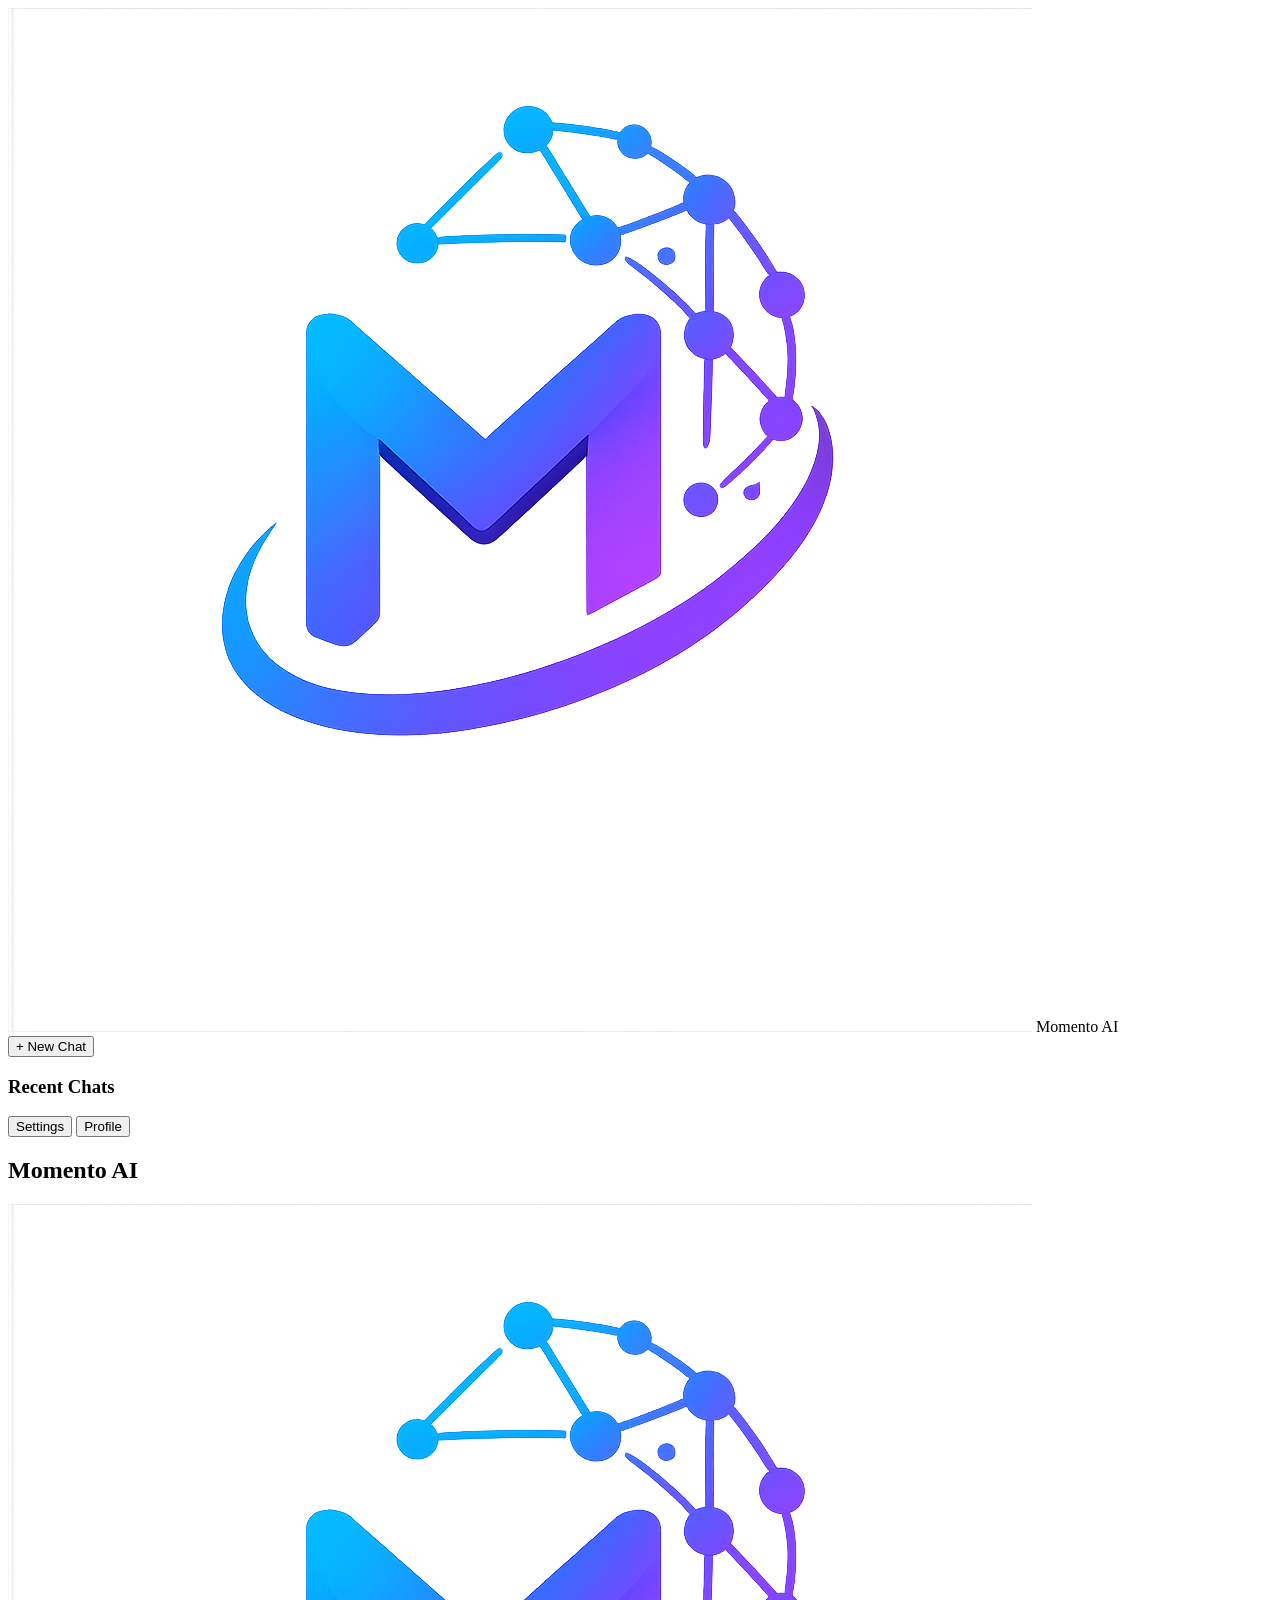
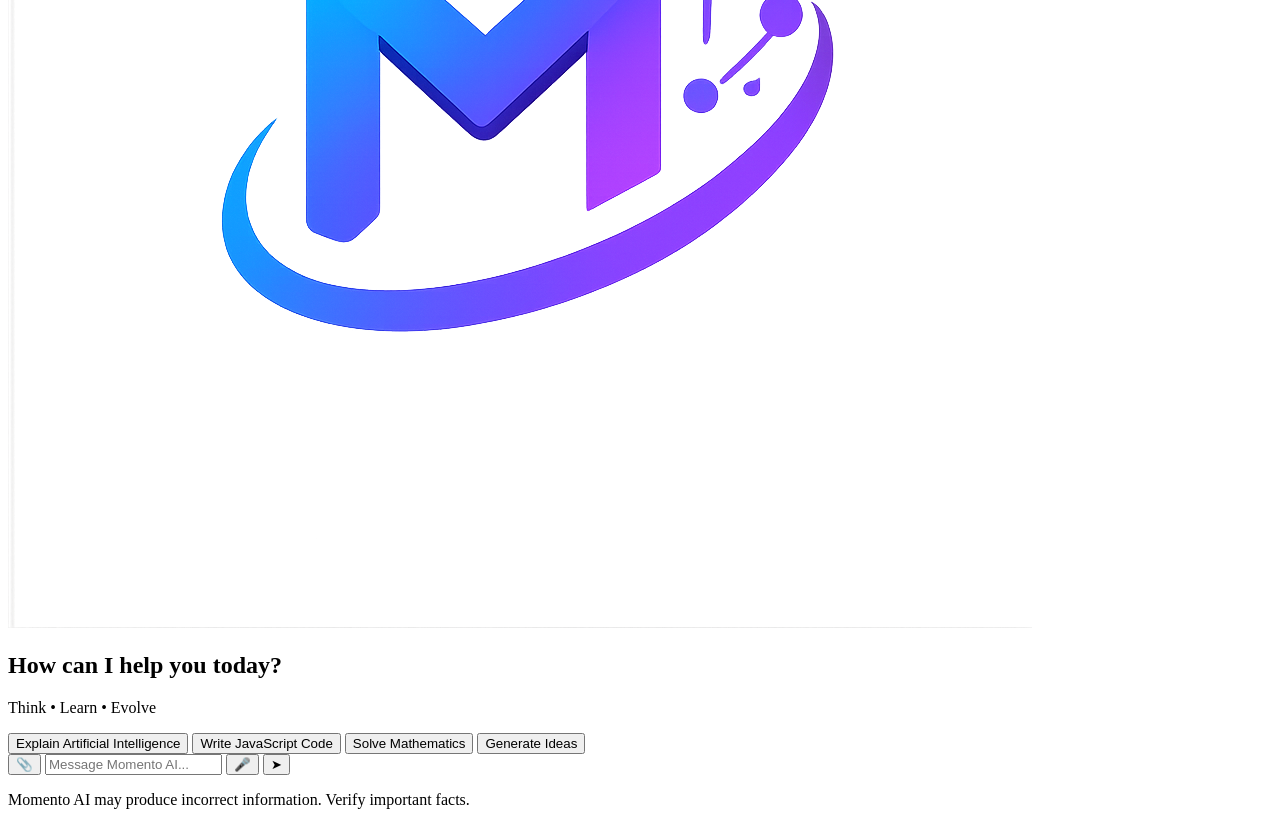
==== chat.html @ f358c48e "Create chat.html" ====
<!DOCTYPE html>
<html lang="en">

<head>

<meta charset="UTF-8">

<meta name="viewport"
content="width=device-width, initial-scale=1.0">

<title>Momento AI</title>

<link rel="stylesheet"
href="chat.css">

</head>

<body>

<!-- Sidebar -->

<aside class="sidebar">

<div class="sidebar-top">

<div class="brand">

<img src="logo.png"
alt="Momento AI">

<span>

Momento AI

</span>

</div>

<button
class="new-chat">

+ New Chat

</button>

</div>

<div
class="chat-history">

<h3>

Recent Chats

</h3>

<div class="history-list">

<!-- Future Chat History -->

</div>

</div>

<div
class="sidebar-bottom">

<button>

Settings

</button>

<button>

Profile

</button>

</div>

</aside>

<!-- Main -->

<main class="main">

<header class="topbar">

<h2>

Momento AI

</h2>

</header>

<section
class="chat-area"
id="chatArea">

<div
class="welcome">

<img src="logo.png"
alt="logo">

<h1>

How can I help you today?

</h1>

<p>

Think • Learn • Evolve

</p>

</div>

</section>
<!-- Suggested Prompts -->

<section class="suggestions">

<button class="suggestion">

Explain Artificial Intelligence

</button>

<button class="suggestion">

Write JavaScript Code

</button>

<button class="suggestion">

Solve Mathematics

</button>

<button class="suggestion">

Generate Ideas

</button>

</section>

<!-- Chat Input -->

<footer class="chat-footer">

<div class="chat-input-box">

<button
class="icon-btn"
id="attachBtn"
title="Attach File">

📎

</button>

<input

type="text"

id="userInput"

placeholder="Message Momento AI...">

<button

class="icon-btn"

id="voiceBtn"

title="Voice">

🎤

</button>

<button

class="send-btn"

id="sendBtn"

title="Send">

➤

</button>

</div>

<p class="footer-note">

Momento AI may produce incorrect information. Verify important facts.

</p>

</footer>

</main>

<script src="chat.js"></script>

</body>

                        </html>
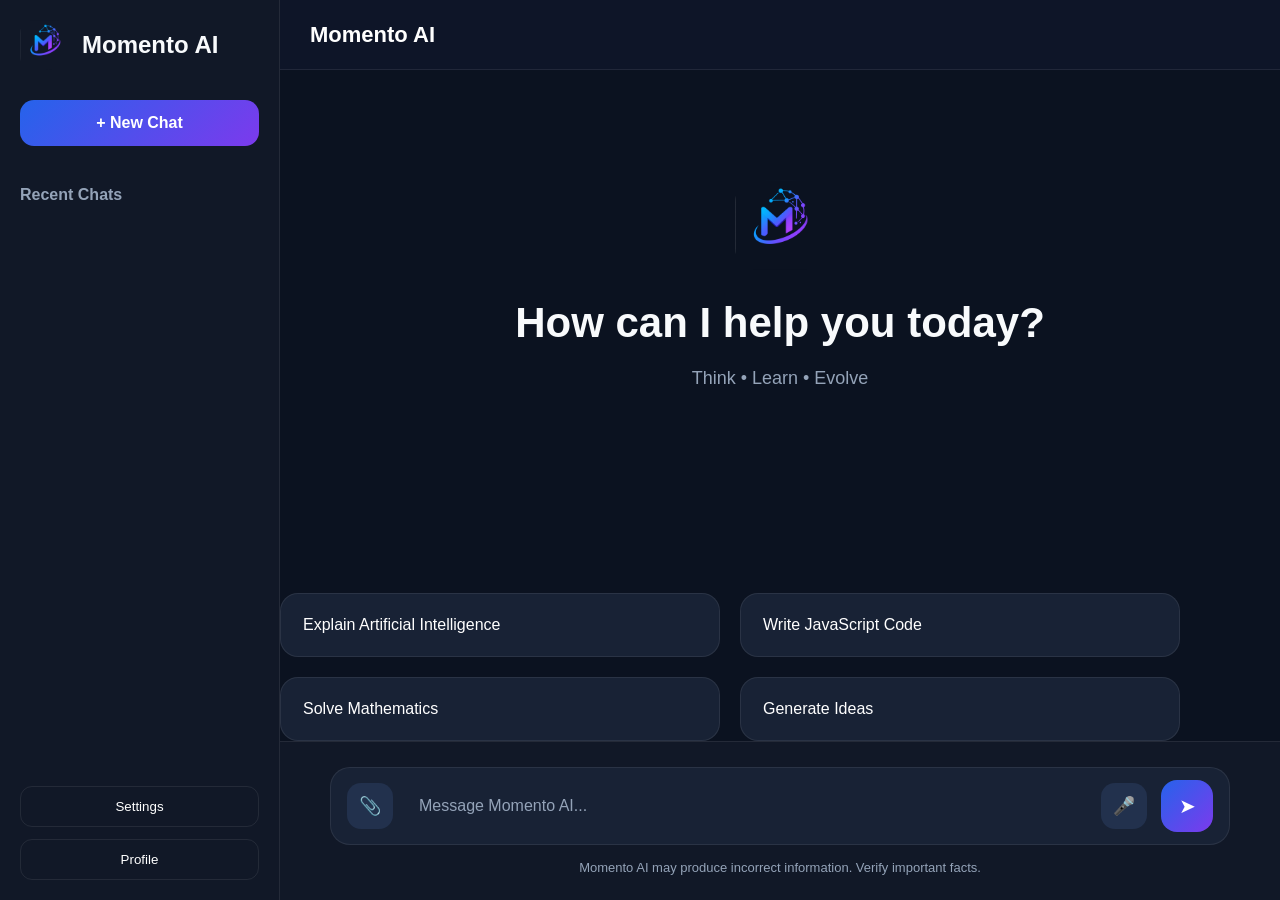
==== commit 6a84dce7: "Update chat.html" ====
--- a/chat.html
+++ b/chat.html
@@ -4,20 +4,15 @@
 <head>
 
 <meta charset="UTF-8">
-
-<meta name="viewport"
-content="width=device-width, initial-scale=1.0">
+<meta name="viewport" content="width=device-width, initial-scale=1.0">
 
 <title>Momento AI</title>
 
-<link rel="stylesheet"
-href="chat.css">
+<link rel="stylesheet" href="chat.css">
 
 </head>
 
 <body>
-
-<!-- Sidebar -->
 
 <aside class="sidebar">
 
@@ -25,19 +20,13 @@
 
 <div class="brand">
 
-<img src="logo.png"
-alt="Momento AI">
+<img src="logo.png" alt="Momento AI">
 
-<span>
-
-Momento AI
-
-</span>
+<span>Momento AI</span>
 
 </div>
 
-<button
-class="new-chat">
+<button class="new-chat">
 
 + New Chat
 
@@ -45,33 +34,23 @@
 
 </div>
 
-<div
-class="chat-history">
+<div class="chat-history">
 
-<h3>
+<h3>Recent Chats</h3>
 
-Recent Chats
-
-</h3>
-
-<div class="history-list">
-
-<!-- Future Chat History -->
+<div class="history-list"></div>
 
 </div>
 
-</div>
+<div class="sidebar-bottom">
 
-<div
-class="sidebar-bottom">
-
-<button>
+<button id="settingsBtn">
 
 Settings
 
 </button>
 
-<button>
+<button id="profileBtn">
 
 Profile
 
@@ -81,17 +60,11 @@
 
 </aside>
 
-<!-- Main -->
-
 <main class="main">
 
 <header class="topbar">
 
-<h2>
-
-Momento AI
-
-</h2>
+<h2>Momento AI</h2>
 
 </header>
 
@@ -99,11 +72,9 @@
 class="chat-area"
 id="chatArea">
 
-<div
-class="welcome">
+<div class="welcome">
 
-<img src="logo.png"
-alt="logo">
+<img src="logo.png" alt="Momento AI">
 
 <h1>
 
@@ -120,7 +91,6 @@
 </div>
 
 </section>
-<!-- Suggested Prompts -->
 
 <section class="suggestions">
 
@@ -150,8 +120,6 @@
 
 </section>
 
-<!-- Chat Input -->
-
 <footer class="chat-footer">
 
 <div class="chat-input-box">
@@ -159,26 +127,20 @@
 <button
 class="icon-btn"
 id="attachBtn"
-title="Attach File">
+title="Attach">
 
 📎
 
 </button>
 
 <input
-
 type="text"
-
 id="userInput"
-
 placeholder="Message Momento AI...">
 
 <button
-
 class="icon-btn"
-
 id="voiceBtn"
-
 title="Voice">
 
 🎤
@@ -186,11 +148,8 @@
 </button>
 
 <button
-
 class="send-btn"
-
 id="sendBtn"
-
 title="Send">
 
 ➤
@@ -208,9 +167,8 @@
 </footer>
 
 </main>
-
-<script src="chat.js"></script>
+<script type="module" src="chat.js"></script>
 
 </body>
 
-                        </html>
+</html>
--- a/chat.css
+++ b/chat.css
@@ -0,0 +1,816 @@
+/* =========================================
+   Momento AI
+   Premium Chat UI v1.0
+========================================= */
+
+@import url('https://fonts.googleapis.com/css2?family=Poppins:wght@300;400;500;600;700;800&display=swap');
+
+:root{
+
+--primary:#2563EB;
+--secondary:#7C3AED;
+--accent:#06B6D4;
+
+--bg:#0B1220;
+--sidebar:#111827;
+--card:#182235;
+
+--text:#F8FAFC;
+--text2:#94A3B8;
+
+--border:rgba(255,255,255,.08);
+
+}
+
+*{
+
+margin:0;
+padding:0;
+box-sizing:border-box;
+font-family:'Poppins',sans-serif;
+
+}
+
+body{
+
+background:var(--bg);
+color:var(--text);
+
+display:flex;
+
+height:100vh;
+
+overflow:hidden;
+
+}
+
+/* =======================
+Sidebar
+======================= */
+
+.sidebar{
+
+width:280px;
+
+background:var(--sidebar);
+
+display:flex;
+
+flex-direction:column;
+
+justify-content:space-between;
+
+border-right:1px solid var(--border);
+
+}
+
+.sidebar-top{
+
+padding:20px;
+
+}
+
+.brand{
+
+display:flex;
+
+align-items:center;
+
+gap:12px;
+
+font-size:24px;
+
+font-weight:700;
+
+margin-bottom:30px;
+
+}
+
+.brand img{
+
+width:50px;
+
+height:50px;
+
+border-radius:14px;
+
+}
+
+.new-chat{
+
+width:100%;
+
+padding:14px;
+
+border:none;
+
+border-radius:14px;
+
+cursor:pointer;
+
+background:linear-gradient(
+135deg,
+var(--primary),
+var(--secondary)
+);
+
+color:white;
+
+font-size:16px;
+
+font-weight:600;
+
+transition:.3s;
+
+}
+
+.new-chat:hover{
+
+transform:translateY(-3px);
+
+}
+
+.chat-history{
+
+padding:20px;
+
+flex:1;
+
+overflow:auto;
+
+}
+
+.chat-history h3{
+
+font-size:16px;
+
+margin-bottom:20px;
+
+color:var(--text2);
+
+}
+
+.history-list{
+
+display:flex;
+
+flex-direction:column;
+
+gap:12px;
+
+}
+
+.history-item{
+
+padding:12px;
+
+background:var(--card);
+
+border-radius:12px;
+
+cursor:pointer;
+
+transition:.3s;
+
+}
+
+.history-item:hover{
+
+background:#22314d;
+
+}
+
+.sidebar-bottom{
+
+padding:20px;
+
+display:flex;
+
+flex-direction:column;
+
+gap:12px;
+
+}
+
+.sidebar-bottom button{
+
+padding:12px;
+
+background:transparent;
+
+border:1px solid var(--border);
+
+color:white;
+
+border-radius:12px;
+
+cursor:pointer;
+
+transition:.3s;
+
+}
+
+.sidebar-bottom button:hover{
+
+background:#1e293b;
+
+}
+/* =======================
+Main Area
+======================= */
+
+.main{
+
+flex:1;
+
+display:flex;
+
+flex-direction:column;
+
+height:100vh;
+
+background:#0B1220;
+
+}
+
+/* =======================
+Topbar
+======================= */
+
+.topbar{
+
+height:70px;
+
+display:flex;
+
+align-items:center;
+
+justify-content:space-between;
+
+padding:0 30px;
+
+border-bottom:1px solid var(--border);
+
+background:rgba(15,23,42,.95);
+
+backdrop-filter:blur(15px);
+
+}
+
+.topbar h2{
+
+font-size:22px;
+
+font-weight:700;
+
+color:white;
+
+}
+
+/* =======================
+Chat Area
+======================= */
+
+.chat-area{
+
+flex:1;
+
+overflow-y:auto;
+
+padding:40px;
+
+display:flex;
+
+flex-direction:column;
+
+align-items:center;
+
+}
+
+/* =======================
+Welcome
+======================= */
+
+.welcome{
+
+margin-top:70px;
+
+text-align:center;
+
+max-width:700px;
+
+animation:fadeUp .8s ease;
+
+}
+
+.welcome img{
+
+width:90px;
+
+height:90px;
+
+margin:auto;
+
+margin-bottom:25px;
+
+border-radius:22px;
+
+}
+
+.welcome h1{
+
+font-size:42px;
+
+font-weight:700;
+
+margin-bottom:15px;
+
+}
+
+.welcome p{
+
+font-size:18px;
+
+color:var(--text2);
+
+line-height:1.8;
+
+}
+
+/* =======================
+Suggestions
+======================= */
+
+.suggestions{
+
+display:grid;
+
+grid-template-columns:repeat(2,1fr);
+
+gap:20px;
+
+margin-top:60px;
+
+width:100%;
+
+max-width:900px;
+
+}
+
+.suggestion{
+
+padding:22px;
+
+background:#182235;
+
+border:1px solid var(--border);
+
+border-radius:18px;
+
+color:white;
+
+font-size:16px;
+
+cursor:pointer;
+
+transition:.35s;
+
+text-align:left;
+
+}
+
+.suggestion:hover{
+
+transform:translateY(-5px);
+
+background:#22314d;
+
+border-color:#2563EB;
+
+box-shadow:0 12px 30px rgba(37,99,235,.20);
+
+}
+
+/* =======================
+Messages
+======================= */
+
+.message{
+
+max-width:850px;
+
+width:100%;
+
+padding:18px 22px;
+
+margin:18px auto;
+
+border-radius:18px;
+
+line-height:1.8;
+
+font-size:16px;
+
+animation:fadeUp .35s ease;
+
+}
+
+.user{
+
+background:#2563EB;
+
+color:white;
+
+align-self:flex-end;
+
+}
+
+.ai{
+
+background:#182235;
+
+border:1px solid var(--border);
+
+color:white;
+
+align-self:flex-start;
+
+}
+/* ==========================
+Chat Footer
+========================== */
+
+.chat-footer{
+
+padding:25px;
+
+border-top:1px solid var(--border);
+
+background:#111827;
+
+display:flex;
+
+flex-direction:column;
+
+align-items:center;
+
+}
+
+.chat-input-box{
+
+width:100%;
+
+max-width:900px;
+
+display:flex;
+
+align-items:center;
+
+gap:14px;
+
+padding:12px 16px;
+
+background:#182235;
+
+border:1px solid var(--border);
+
+border-radius:20px;
+
+transition:.3s;
+
+}
+
+.chat-input-box:focus-within{
+
+border-color:#2563EB;
+
+box-shadow:0 0 0 3px rgba(37,99,235,.15);
+
+}
+
+.chat-input-box input{
+
+flex:1;
+
+background:transparent;
+
+border:none;
+
+outline:none;
+
+font-size:16px;
+
+color:white;
+
+padding:12px;
+
+}
+
+.chat-input-box input::placeholder{
+
+color:#94A3B8;
+
+}
+
+.icon-btn{
+
+width:46px;
+
+height:46px;
+
+border:none;
+
+border-radius:14px;
+
+cursor:pointer;
+
+background:#22314d;
+
+color:white;
+
+font-size:18px;
+
+display:flex;
+
+align-items:center;
+
+justify-content:center;
+
+transition:.3s;
+
+}
+
+.icon-btn:hover{
+
+background:#2563EB;
+
+transform:translateY(-2px);
+
+}
+
+.send-btn{
+
+width:52px;
+
+height:52px;
+
+border:none;
+
+border-radius:16px;
+
+cursor:pointer;
+
+background:linear-gradient(
+135deg,
+var(--primary),
+var(--secondary)
+);
+
+color:white;
+
+font-size:20px;
+
+display:flex;
+
+align-items:center;
+
+justify-content:center;
+
+transition:.35s;
+
+}
+
+.send-btn:hover{
+
+transform:scale(1.08);
+
+box-shadow:0 12px 30px rgba(37,99,235,.35);
+
+}
+
+.footer-note{
+
+margin-top:15px;
+
+font-size:13px;
+
+color:#94A3B8;
+
+text-align:center;
+
+}
+
+/* ==========================
+Responsive
+========================== */
+
+@media(max-width:900px){
+
+.sidebar{
+
+width:80px;
+
+}
+
+.brand span,
+.chat-history,
+.sidebar-bottom{
+
+display:none;
+
+}
+
+.new-chat{
+
+font-size:13px;
+
+padding:10px;
+
+}
+
+.topbar{
+
+padding:0 18px;
+
+}
+
+.welcome h1{
+
+font-size:32px;
+
+}
+
+.suggestions{
+
+grid-template-columns:1fr;
+
+}
+
+}
+
+@media(max-width:700px){
+
+body{
+
+flex-direction:column;
+
+}
+
+.sidebar{
+
+width:100%;
+
+height:70px;
+
+flex-direction:row;
+
+align-items:center;
+
+justify-content:space-between;
+
+padding:0 15px;
+
+}
+
+.sidebar-top{
+
+padding:0;
+
+display:flex;
+
+align-items:center;
+
+gap:15px;
+
+}
+
+.main{
+
+height:calc(100vh - 70px);
+
+}
+
+.chat-area{
+
+padding:20px;
+
+}
+
+.chat-footer{
+
+padding:18px;
+
+}
+
+.chat-input-box{
+
+padding:10px;
+
+}
+
+}
+
+/* ==========================
+Animations
+========================== */
+
+@keyframes fadeUp{
+
+from{
+
+opacity:0;
+
+transform:translateY(30px);
+
+}
+
+to{
+
+opacity:1;
+
+transform:translateY(0);
+
+}
+
+}
+
+*{
+
+scrollbar-width:thin;
+
+scrollbar-color:#2563EB transparent;
+
+}
+
+::-webkit-scrollbar{
+
+width:8px;
+
+}
+
+::-webkit-scrollbar-thumb{
+
+background:#2563EB;
+
+border-radius:10px;
+
+}
+
+::-webkit-scrollbar-track{
+
+background:transparent;
+
+}
+code{
+
+background:#0f172a;
+
+padding:3px 7px;
+
+border-radius:6px;
+
+font-family:monospace;
+
+color:#38bdf8;
+
+}
+
+#typing span{
+
+animation:blink 1s infinite;
+
+}
+
+#typing span:nth-child(2){
+
+animation-delay:.2s;
+
+}
+
+#typing span:nth-child(3){
+
+animation-delay:.4s;
+
+}
+
+@keyframes blink{
+
+0%{
+
+opacity:.2;
+
+}
+
+50%{
+
+opacity:1;
+
+}
+
+100%{
+
+opacity:.2;
+
+}
+
+}
